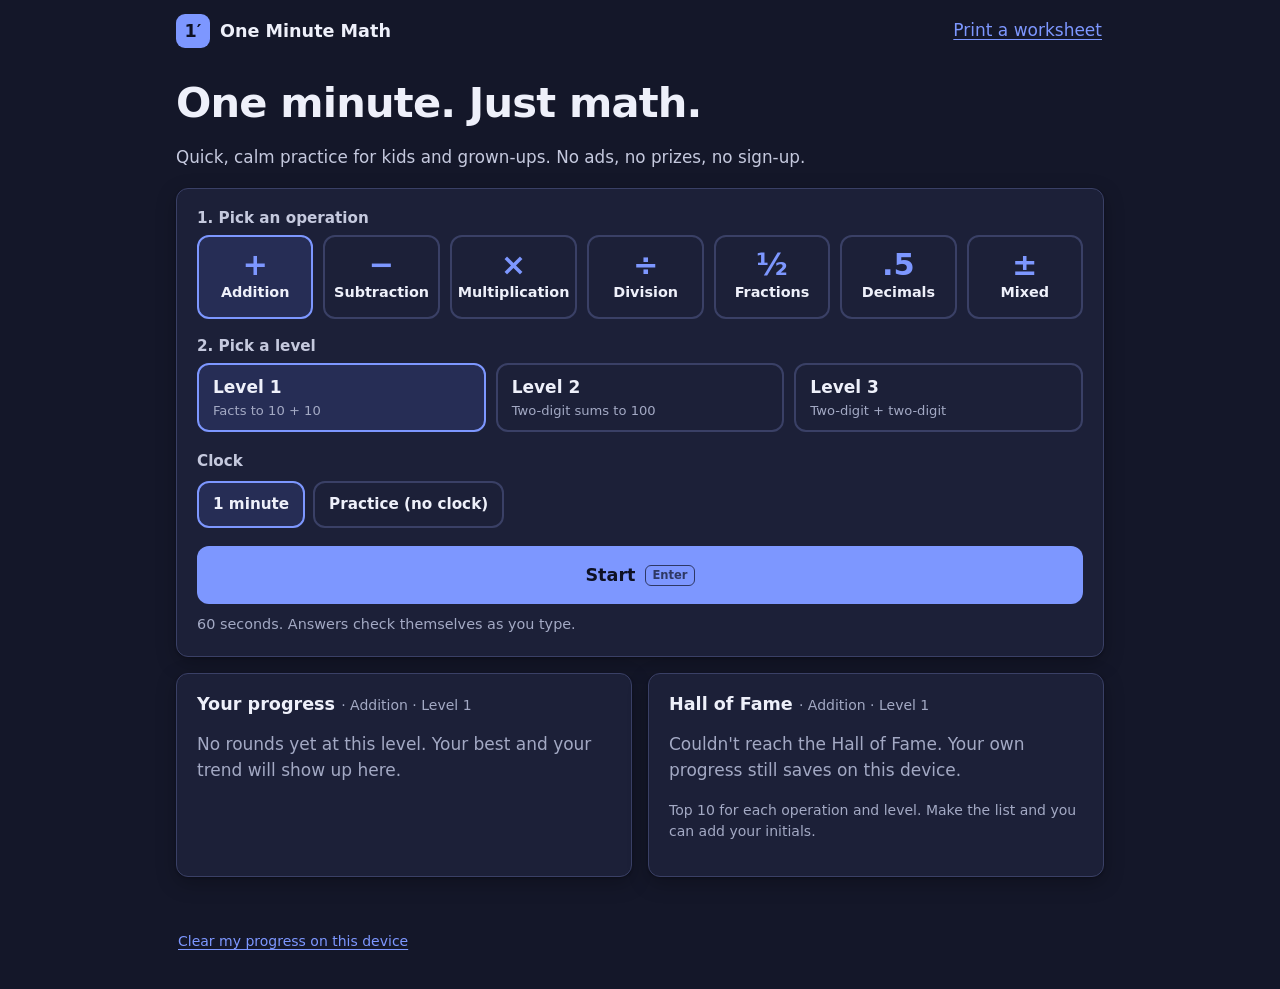
==== index.html @ c0141d7f "One Minute Math preview: Fractions and Decimals (read-only Hall of Fame)" ====
<!DOCTYPE html>
<html lang="en">
<head>
  <meta charset="utf-8">
  <meta name="robots" content="noindex">
  <meta name="viewport" content="width=device-width, initial-scale=1, viewport-fit=cover">
  <title>PREVIEW · One Minute Math</title>
  <meta name="description" content="One-minute math practice for kids and adults. Addition, subtraction, multiplication, division, fractions and decimals. No ads, no prizes, no sign-up.">
  <meta name="theme-color" content="#141729">
  <meta name="color-scheme" content="dark">
  <meta http-equiv="Content-Security-Policy" content="default-src 'self'; script-src 'self' https://gc.zgo.at; style-src 'self'; img-src 'self' data: https://oneminmath.goatcounter.com; connect-src 'self' https://*.supabase.co https://oneminmath.goatcounter.com; base-uri 'self'; form-action 'none'">
  <meta name="referrer" content="strict-origin-when-cross-origin">
  <link rel="icon" href="static/favicon.ico">
  <link rel="icon" type="image/png" sizes="32x32" href="static/favicon-32x32.png">
  <link rel="apple-touch-icon" sizes="180x180" href="static/apple-touch-icon.png">
  <link rel="manifest" href="static/site.webmanifest">
  <link rel="stylesheet" href="static/css/style.css">
</head>
<body>
  <a class="skip" href="#main">Skip to content</a>
  <header class="site-header">
    <a class="brand" href="./" aria-label="One Minute Math home"><span class="brand-mark" aria-hidden="true">1′</span> One Minute Math</a>
    <nav>
      <button type="button" class="link" id="printNav">Print a worksheet</button>
    </nav>
  </header>

  <main id="main">
    <!-- HOME -->
    <section id="home" class="view" aria-labelledby="homeTitle">
      <div class="hero">
        <h1 id="homeTitle">One minute. Just math.</h1>
        <p class="lede">Quick, calm practice for kids and grown-ups. No ads, no prizes, no sign-up.</p>
      </div>

      <div class="setup card">
        <div class="field">
          <h2 class="label" id="opLabel">1. Pick an operation</h2>
          <div class="tiles" role="group" aria-labelledby="opLabel" id="opTiles">
            <button type="button" class="tile" data-mode="add" aria-pressed="true"><span class="sym" aria-hidden="true">+</span><span>Addition</span></button>
            <button type="button" class="tile" data-mode="subtract" aria-pressed="false"><span class="sym" aria-hidden="true">−</span><span>Subtraction</span></button>
            <button type="button" class="tile" data-mode="multiply" aria-pressed="false"><span class="sym" aria-hidden="true">×</span><span>Multiplication</span></button>
            <button type="button" class="tile" data-mode="divide" aria-pressed="false"><span class="sym" aria-hidden="true">÷</span><span>Division</span></button>
            <button type="button" class="tile" data-mode="fractions" aria-pressed="false"><span class="sym" aria-hidden="true">½</span><span>Fractions</span></button>
            <button type="button" class="tile" data-mode="decimals" aria-pressed="false"><span class="sym" aria-hidden="true">.5</span><span>Decimals</span></button>
            <button type="button" class="tile" data-mode="smarty" aria-pressed="false"><span class="sym" aria-hidden="true">±</span><span>Mixed</span></button>
          </div>
        </div>

        <div class="field">
          <h2 class="label" id="lvlLabel">2. Pick a level</h2>
          <div class="levels" role="group" aria-labelledby="lvlLabel" id="lvlTiles">
            <button type="button" class="level" data-level="1" aria-pressed="true"><strong>Level 1</strong><small></small></button>
            <button type="button" class="level" data-level="2" aria-pressed="false"><strong>Level 2</strong><small></small></button>
            <button type="button" class="level" data-level="3" aria-pressed="false"><strong>Level 3</strong><small></small></button>
          </div>
        </div>

        <div class="field row">
          <div id="tableField" hidden>
            <label class="label" for="tableSelect">Focus on one table <span class="muted">(practice only)</span></label>
            <select id="tableSelect">
              <option value="">All tables in this level</option>
            </select>
          </div>
          <div>
            <span class="label" id="clockLabel">Clock</span>
            <div class="seg" role="group" aria-labelledby="clockLabel" id="clockSeg">
              <button type="button" data-clock="timed" aria-pressed="true">1 minute</button>
              <button type="button" data-clock="practice" aria-pressed="false">Practice (no clock)</button>
            </div>
          </div>
        </div>

        <button type="button" class="btn primary big" id="startBtn">Start <span class="kbd" aria-hidden="true">Enter</span></button>
        <p class="hint muted" id="setupHint"></p>
      </div>

      <div class="grid2">
        <section class="card" aria-labelledby="progTitle">
          <h2 id="progTitle">Your progress <span class="muted small" id="progMode"></span></h2>
          <div id="progress"></div>
        </section>
        <section class="card" aria-labelledby="hofTitle">
          <h2 id="hofTitle">Hall of Fame <span class="muted small" id="hofMode"></span></h2>
          <div id="hof" aria-live="polite"></div>
          <p class="muted small">Top 10 for each operation and level. Make the list and you can add your initials.</p>
        </section>
      </div>
    </section>

    <!-- PLAY -->
    <section id="play" class="view" hidden aria-label="Practice round">
      <div class="playbar">
        <button type="button" class="btn ghost" id="quitBtn" aria-label="Stop this round">✕ Stop</button>
        <div class="timer" aria-hidden="true"><div class="timer-fill" id="timerFill"></div></div>
        <span class="time" id="timeText" aria-live="off">60</span>
      </div>
      <p class="sr-only" id="timeAnnounce" aria-live="polite"></p>
      <div class="stage" id="stage">
        <div class="problem" id="problem" aria-live="assertive" aria-atomic="true">Ready?</div>
        <label class="sr-only" for="answerInput">Your answer</label>
        <input id="answerInput" class="answer" type="text" inputmode="numeric" pattern="[0-9]*" maxlength="4"
               autocomplete="off" autocorrect="off" autocapitalize="off" spellcheck="false" enterkeyhint="go">
        <div class="fracin" id="fracIn" hidden>
          <input id="numInput" class="answer" type="text" inputmode="numeric" pattern="[0-9]*" maxlength="3"
                 autocomplete="off" autocorrect="off" autocapitalize="off" spellcheck="false" enterkeyhint="next"
                 aria-label="Answer, top number (numerator)">
          <span class="fracbar" aria-hidden="true"></span>
          <input id="denInput" class="answer" type="text" inputmode="numeric" pattern="[0-9]*" maxlength="3"
                 autocomplete="off" autocorrect="off" autocapitalize="off" spellcheck="false" enterkeyhint="go"
                 aria-label="Answer, bottom number (denominator). Leave it empty for a whole number">
        </div>
        <p class="ans-hint muted" id="ansHint"></p>
        <div class="feedback" id="feedback" aria-live="polite"></div>
        <div class="tally muted" id="tally"></div>
      </div>
    </section>

    <!-- RESULTS -->
    <section id="results" class="view" hidden aria-labelledby="resTitle">
      <div class="card results">
        <div id="hofOffer" hidden class="initials-prompt" role="group" aria-labelledby="initTitle">
          <p class="arcade-title" id="initTitle">New high score!</p>
          <p class="init-sub" id="initRank">Enter your initials</p>
          <div class="initials" id="initialsBox">
            <span class="slot" aria-hidden="true"></span><span class="slot" aria-hidden="true"></span><span class="slot" aria-hidden="true"></span>
            <input id="initialsInput" type="text" maxlength="3" inputmode="text" autocapitalize="characters"
                   autocomplete="off" autocorrect="off" spellcheck="false" enterkeyhint="done"
                   aria-label="Your initials, 3 letters" aria-describedby="hofMsg">
          </div>
          <p class="init-msg" id="hofMsg" aria-live="polite"></p>
          <div class="nickrow">
            <button type="button" class="btn primary big" id="hofAdd">Save <span class="kbd" aria-hidden="true">Enter</span></button>
            <button type="button" class="btn ghost big" id="hofSkip">Skip</button>
          </div>
        </div>
        <p class="muted" id="resMode"></p>
        <h1 id="resTitle"><span class="bignum" id="resScore">0</span> <span class="resunit">correct</span></h1>
        <p id="resDetail"></p>
        <p class="vsbest" id="resBest"></p>
        <div id="resSpark"></div>
        <div id="resMissed"></div>
        <div class="actions">
          <button type="button" class="btn primary big" id="againBtn">Go again <span class="kbd" aria-hidden="true">Enter</span></button>
          <button type="button" class="btn ghost big" id="menuBtn">Change</button>
          <button type="button" class="btn ghost big" id="printMissedBtn" hidden>Print these facts</button>
        </div>
      </div>
    </section>
  </main>

  <!-- PRINTABLE WORKSHEET (only visible when printing) -->
  <section id="sheet" class="sheet" aria-hidden="true"></section>

  <footer class="site-footer">
    <p><button type="button" class="link" id="resetBtn">Clear my progress on this device</button></p>
  </footer>

  <script src="static/js/config.js"></script>
  <script src="static/js/problems.js"></script>
  <script src="static/js/store.js"></script>
  <script src="static/js/scores.js"></script>
  <script src="static/js/app.js"></script>
</body>
</html>
---- static/css/style.css ----
/* One Minute Math: calm, high-contrast, paper-like. */
:root {
  color-scheme: dark;
  --bg: #141729;
  --card: #1C2038;
  --ink: #EEF0FA;
  --ink-2: #C5C9DE;
  --muted: #A3A9C4;
  --line: #3A4066;
  --accent: #7D97FF;
  --accent-ink: #0E1124;
  --accent-soft: #262D55;
  --good: #45D1A6;
  --good-soft: #163B33;
  --miss: #FFB066;
  --miss-soft: #3D2A17;
  --radius: 12px;
  --shadow: 0 1px 2px rgba(0, 0, 0, .25), 0 6px 20px rgba(0, 0, 0, .25);
  --font: system-ui, -apple-system, "Segoe UI", Roboto, "Helvetica Neue", Arial, sans-serif;
  --num: ui-rounded, "SF Pro Rounded", system-ui, -apple-system, "Segoe UI", Roboto, sans-serif;
  --vvh: 100dvh; /* visible viewport height, updated from visualViewport when the phone keyboard opens */
}
* { box-sizing: border-box; }
[hidden] { display: none !important; }
html { -webkit-text-size-adjust: 100%; }
body { margin: 0; background: var(--bg); color: var(--ink); font: 17px/1.5 var(--font); min-height: 100vh; display: flex; flex-direction: column; }
main { flex: 1; width: 100%; max-width: 960px; margin: 0 auto; padding: 8px 16px 32px; }
h1, h2 { line-height: 1.2; margin: 0 0 .4em; }
h2 { font-size: 1.1rem; }
button { font: inherit; color: inherit; }
:focus-visible { outline: 3px solid var(--accent); outline-offset: 2px; }
.sr-only { position: absolute; width: 1px; height: 1px; overflow: hidden; clip: rect(0 0 0 0); white-space: nowrap; }
.skip { position: absolute; left: -999px; top: 8px; background: var(--card); padding: 8px 12px; border-radius: 8px; }
.skip:focus { left: 8px; z-index: 10; }
.muted { color: var(--muted); }
.small { font-size: .875rem; font-weight: 400; }

/* header / footer */
.site-header { display: flex; align-items: center; justify-content: space-between; gap: 12px; max-width: 960px; width: 100%; margin: 0 auto; padding: 14px 16px; }
.brand { display: inline-flex; align-items: center; gap: 10px; font-weight: 700; font-size: 1.1rem; color: var(--ink); text-decoration: none; }
.brand-mark { display: inline-grid; place-items: center; width: 34px; height: 34px; border-radius: 9px; background: var(--accent); color: var(--accent-ink); font-family: var(--num); font-weight: 800; }
.link { background: none; border: 0; padding: 4px 2px; color: var(--accent); text-decoration: underline; text-underline-offset: 3px; cursor: pointer; }
.site-footer { max-width: 960px; width: 100%; margin: 0 auto; padding: 12px 16px 28px; color: var(--muted); font-size: .875rem; }
.site-footer p { margin: .4em 0; }
body[data-view="play"] .site-header, body[data-view="play"] .site-footer { display: none; }

/* cards & layout */
.card { background: var(--card); border: 1px solid var(--line); border-radius: var(--radius); box-shadow: var(--shadow); padding: 20px; }
.hero { padding: 8px 0 18px; }
.hero h1 { font-size: clamp(1.8rem, 5vw, 2.6rem); letter-spacing: -.02em; }
.lede { color: var(--ink-2); margin: 0; font-size: 1.05rem; }
.grid2 { display: grid; grid-template-columns: 1fr 1fr; gap: 16px; margin-top: 16px; }
@media (max-width: 720px) { .grid2 { grid-template-columns: 1fr; } }

/* setup */
.field { margin-bottom: 18px; }
.field.row { display: flex; flex-wrap: wrap; gap: 18px 28px; align-items: flex-end; }
.label { display: block; font-size: .95rem; font-weight: 650; margin: 0 0 8px; color: var(--ink-2); }
.tiles { display: grid; grid-template-columns: repeat(7, 1fr); gap: 10px; }
@media (max-width: 860px) { .tiles { grid-template-columns: repeat(4, 1fr); } .tile[data-mode="smarty"] { grid-column: span 2; } }
@media (max-width: 640px) { .tiles { grid-template-columns: repeat(3, 1fr); } .tile[data-mode="smarty"] { grid-column: 1 / -1; min-height: 60px; flex-direction: row; gap: 10px; } }
.tile, .level, .seg button {
  background: var(--card); border: 2px solid var(--line); border-radius: var(--radius); cursor: pointer;
  transition: border-color .15s, background-color .15s;
}
.tile { display: flex; flex-direction: column; align-items: center; gap: 2px; padding: 12px 6px; font-size: .9rem; font-weight: 600; min-height: 84px; justify-content: center; }
.tile .sym { font-family: var(--num); font-size: 1.9rem; font-weight: 700; line-height: 1; color: var(--accent); }
.tile:hover, .level:hover, .seg button:hover { border-color: var(--accent); }
.tile[aria-pressed="true"], .level[aria-pressed="true"], .seg button[aria-pressed="true"] { border-color: var(--accent); background: var(--accent-soft); }
.levels { display: grid; grid-template-columns: repeat(3, 1fr); gap: 10px; }
.level { display: flex; flex-direction: column; align-items: flex-start; text-align: left; padding: 10px 14px; min-height: 64px; }
.level small { color: var(--muted); font-size: .82rem; }
.seg { display: inline-flex; gap: 8px; flex-wrap: wrap; }
.seg button { padding: 10px 14px; font-weight: 600; font-size: .95rem; }
select { font: inherit; color: var(--ink); background: var(--card); border: 2px solid var(--line); border-radius: var(--radius); padding: 9px 12px; min-width: 210px; }
.hint { margin: 10px 0 0; font-size: .9rem; }

/* buttons */
.btn { display: inline-flex; align-items: center; justify-content: center; gap: 10px; border-radius: var(--radius); border: 2px solid transparent; padding: 10px 18px; font-weight: 650; cursor: pointer; }
.btn.big { padding: 14px 26px; font-size: 1.1rem; min-height: 54px; }
.btn.small { padding: 6px 12px; font-size: .9rem; }
.btn.primary { background: var(--accent); color: var(--accent-ink); }
.btn.primary:hover { filter: brightness(1.06); }
.btn.primary:disabled { opacity: .55; cursor: default; }
.btn.ghost { background: transparent; border-color: var(--line); color: var(--ink); }
.btn.ghost:hover { border-color: var(--accent); }
#startBtn { width: 100%; }
.kbd { font-size: .72rem; font-weight: 600; border: 1px solid currentColor; opacity: .7; border-radius: 6px; padding: 1px 6px; }
@media (hover: none) { .kbd { display: none; } }

/* progress + board */
.stats { display: flex; gap: 24px; margin-bottom: 6px; }
.stats > div { display: flex; flex-direction: column; }
.statnum { font-family: var(--num); font-size: 1.8rem; font-weight: 700; line-height: 1.1; }
.spark { width: 100%; max-width: 320px; height: 64px; display: block; }
.spark polyline { fill: none; stroke: var(--accent); stroke-width: 2.5; stroke-linejoin: round; stroke-linecap: round; }
.spark circle { fill: var(--accent); }
.chip { display: inline-block; background: var(--miss-soft); color: var(--ink); border-radius: 999px; padding: 2px 10px; margin: 3px 4px 0 0; font-family: var(--num); font-weight: 600; font-size: .9rem; }
.board { list-style: none; counter-reset: r; margin: 0 0 8px; padding: 0; }
.board li { counter-increment: r; display: grid; grid-template-columns: 2em 1fr 3em; gap: 8px; align-items: baseline; padding: 6px 0; border-bottom: 1px solid var(--line); }
.board li::before { content: counter(r) "."; color: var(--muted); font-variant-numeric: tabular-nums; }
.board .pts { text-align: right; font-family: var(--num); font-weight: 700; font-variant-numeric: tabular-nums; }

/* play */
#play { max-width: 560px; margin: 0 auto; display: flex; flex-direction: column; height: calc(var(--vvh) - 16px); min-height: 260px; overflow: hidden; cursor: text; }
.playbar { display: flex; align-items: center; gap: 12px; padding-top: 8px; flex: none; }
.playbar .btn { cursor: pointer; }
.timer { flex: 1; height: 10px; border-radius: 99px; background: var(--line); overflow: hidden; }
.timer-fill { height: 100%; width: 100%; background: var(--accent); transform-origin: left; }
.low-time .timer-fill { background: var(--miss); }
.time { font-family: var(--num); font-weight: 700; min-width: 3.2em; text-align: right; font-variant-numeric: tabular-nums; }
/* problem + answer sit in the upper part so they stay visible above a phone keyboard */
.stage { flex: 1; display: flex; flex-direction: column; align-items: center; justify-content: center; gap: 10px; padding: 12px 0; min-height: 0; }
.problem { font-family: var(--num); font-size: clamp(2.4rem, min(13vw, 11vh), 4.4rem); font-weight: 750; letter-spacing: -.01em; font-variant-numeric: tabular-nums; text-align: center; line-height: 1.1; }
input.answer {
  width: 5.2ch; max-width: 80vw; font-family: var(--num); font-size: clamp(2rem, min(11vw, 9vh), 3.4rem); /* always >= 16px, so iOS never zooms */
  font-weight: 700; text-align: center; color: var(--ink); background: var(--card); caret-color: var(--accent);
  border: 2px solid var(--line); border-bottom-width: 4px; border-radius: 12px; padding: 4px 10px; font-variant-numeric: tabular-nums;
  outline: none; transition: background-color .1s, border-color .1s; -webkit-appearance: none; appearance: none;
}
input.answer:focus { border-color: var(--accent); }
input.answer.good { background: var(--good-soft); border-color: var(--good); }
input.answer.miss { background: var(--miss-soft); border-color: var(--miss); }
input.answer.wide { width: 6.2ch; }
/* stacked fractions: top number over bottom number */
.frac { display: inline-flex; flex-direction: column; align-items: center; vertical-align: middle; font-size: .62em; line-height: 1.08; margin: 0 .08em; }
.frac .fn { border-bottom: .09em solid currentColor; padding: 0 .14em .04em; }
.frac .fd { padding: .04em .14em 0; }
.chip .frac, .board .frac { font-size: .75em; }
.feedback .frac { font-size: .8em; }
.fracin { display: flex; flex-direction: column; align-items: center; gap: 6px; }
.fracin input.answer { width: 3.6ch; font-size: clamp(1.6rem, min(9vw, 6.2vh), 2.6rem); padding: 2px 8px; border-bottom-width: 3px; }
.fracbar { display: block; width: 4.6em; height: 4px; border-radius: 2px; background: var(--ink-2); }
.ans-hint { margin: 0; font-size: .85rem; text-align: center; min-height: 0; }
.ans-hint:empty { display: none; }
.feedback .fb-note { display: block; font-size: .8rem; font-weight: 600; color: var(--ink-2); }
.feedback { min-height: 1.6em; font-family: var(--num); font-size: 1.3rem; font-weight: 700; text-align: center; }
.feedback.good { color: var(--good); }
.feedback.miss { color: var(--miss); }
.tally { min-height: 1.4em; }
@media (max-height: 520px) { .stage { justify-content: flex-start; gap: 6px; padding-top: 8px; } .tally { display: none; } .fracin { gap: 3px; } .fracbar { height: 3px; } }

/* results */
.results { max-width: 560px; margin: 16px auto 0; text-align: center; }
.bignum { font-family: var(--num); font-size: clamp(4rem, 18vw, 6rem); font-weight: 800; line-height: 1; }
.resunit { font-size: 1.4rem; color: var(--ink-2); font-weight: 600; }
.vsbest { font-weight: 600; }
#resSpark .spark { margin: 0 auto; }
.actions { display: flex; flex-wrap: wrap; gap: 10px; justify-content: center; margin-top: 18px; }
.nickrow { display: flex; gap: 10px; justify-content: center; align-items: center; flex-wrap: wrap; margin: 8px 0; }

/* arcade initials prompt */
.initials-prompt { border: 2px solid var(--accent); border-radius: var(--radius); padding: 16px 12px 10px; margin: 0 0 16px; background: linear-gradient(180deg, var(--accent-soft), transparent); }
.arcade-title { margin: 0; font-family: var(--num); font-size: clamp(1.6rem, 7vw, 2.2rem); font-weight: 800; letter-spacing: .06em; text-transform: uppercase; color: var(--accent); }
.init-sub { margin: .3em 0 .8em; color: var(--ink-2); }
.initials { position: relative; display: inline-flex; gap: 12px; cursor: text; }
.initials .slot {
  width: 64px; height: 80px; display: grid; place-items: center; border-radius: 12px;
  background: var(--card); border: 2px solid var(--line); border-bottom-width: 5px;
  font: 800 2.8rem/1 ui-monospace, "SF Mono", Menlo, Consolas, monospace; color: var(--ink);
}
.initials .slot.filled { border-color: var(--ink-2); }
.initials .slot.active { border-color: var(--accent); box-shadow: 0 0 0 3px var(--accent-soft); }
.initials .slot.active:empty::after { content: ""; width: 26px; height: 4px; border-radius: 2px; background: var(--accent); margin-top: 38px; animation: blink 1s steps(1) infinite; }
/* the real input sits on top, invisible, so taps open the phone keyboard; 16px+ font stops iOS zoom */
.initials input { position: absolute; inset: 0; width: 100%; height: 100%; opacity: 0; font-size: 24px; border: 0; padding: 0; color: transparent; background: transparent; caret-color: transparent; cursor: text; }
.initials:focus-within .slot.active { outline: none; }
.init-msg { min-height: 1.5em; margin: .6em 0 .2em; font-weight: 600; }
.init-msg.ok { color: var(--good); }
.init-msg.warn { color: var(--miss); }
.initials-text { font-family: ui-monospace, "SF Mono", Menlo, Consolas, monospace; font-weight: 800; letter-spacing: .12em; }
@keyframes blink { 50% { opacity: 0; } }

/* printable worksheet */
.sheet { display: none; }
@media print {
  :root { color-scheme: light; }
  body > *:not(.sheet) { display: none !important; }
  body { background: #fff !important; color: #000 !important; display: block; }
  .sheet { display: block; }
  .sheet, .sheet * { color: #000 !important; background: transparent !important; }
  .page { page-break-after: always; break-after: page; padding: 0 4mm; }
  .page:last-child { page-break-after: auto; break-after: auto; }
  .sheet-head h1 { font-size: 16pt; margin: 0 0 2mm; }
  .sheet-head p { margin: 0 0 4mm; font-size: 11pt; }
  .sheet-grid { columns: 4; column-gap: 8mm; margin: 0; padding-left: 7mm; font: 600 12.5pt/1 var(--num); }
  .sheet-grid li { break-inside: avoid; padding: 2.4mm 0; }
  .sheet-grid .blank { display: inline-block; min-width: 14mm; border-bottom: 1px solid #000; }
  .sheet-grid.fracs { columns: 3; font-size: 14pt; }
  .sheet-grid.fracs li { padding: 3.2mm 0; }
  .sheet-grid.fracs .blank { min-width: 16mm; vertical-align: middle; }
  .sheet-grid .frac { font-size: .8em; }
  .sheet-grid .frac .fn { border-bottom-color: #000 !important; }
  .sheet-note { font-size: 10pt; margin: -2mm 0 4mm !important; }
  .sheet-foot { font-size: 9pt; color: #555; margin-top: 4mm; }
}
@media (prefers-reduced-motion: reduce) { * { transition: none !important; animation: none !important; } }
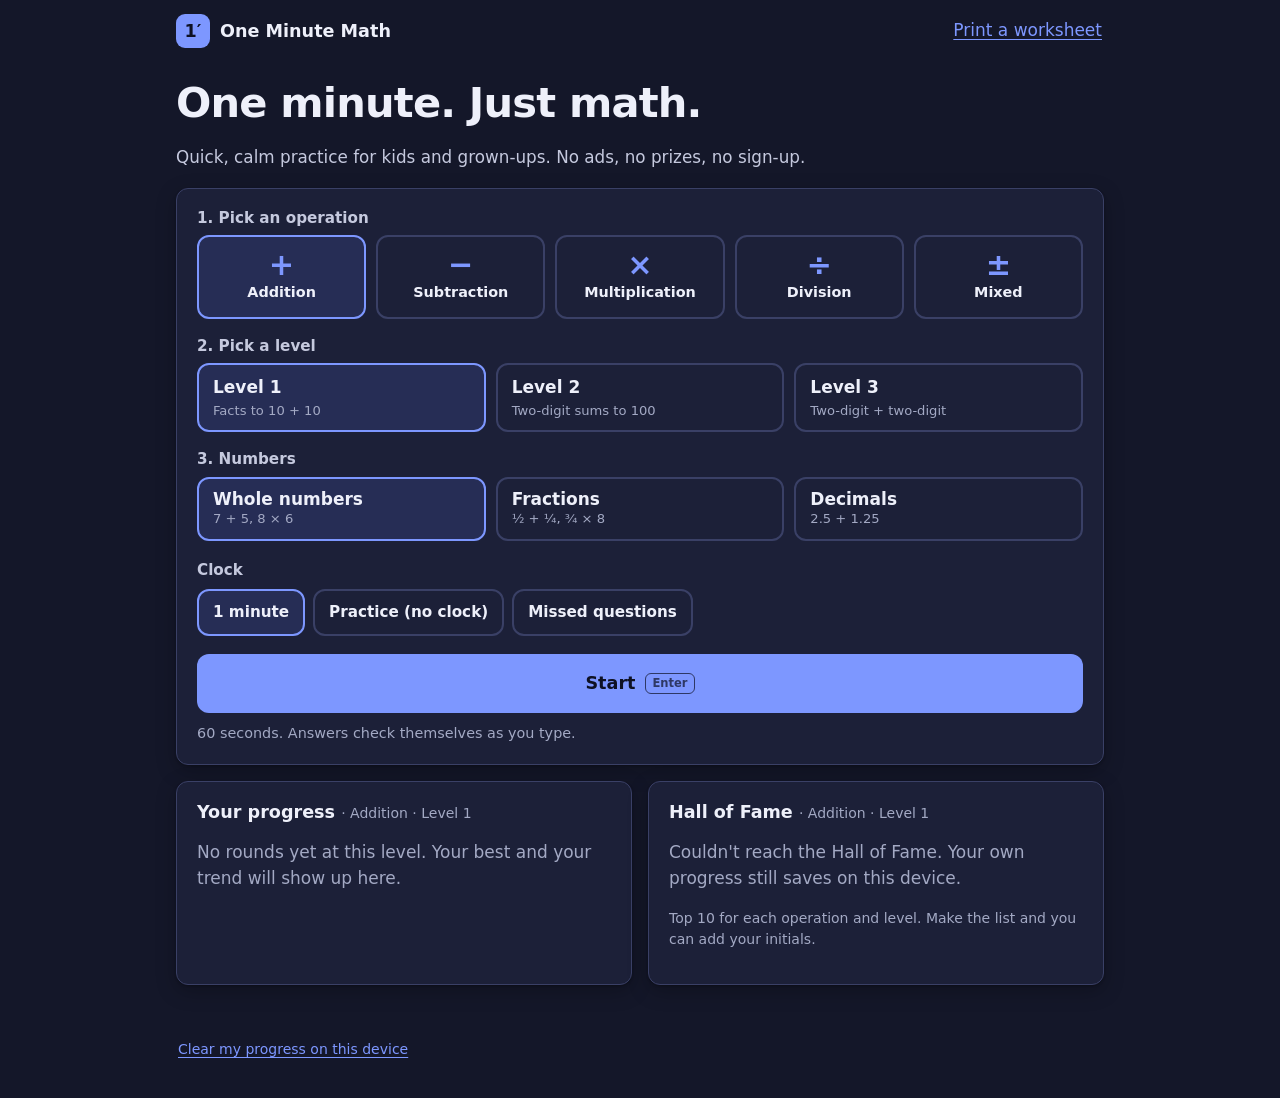
==== commit 9e424aaa: "Preview: Numbers section (whole/fractions/decimals) + Missed questions rounds" ====
--- a/index.html
+++ b/index.html
@@ -41,8 +41,6 @@
             <button type="button" class="tile" data-mode="subtract" aria-pressed="false"><span class="sym" aria-hidden="true">−</span><span>Subtraction</span></button>
             <button type="button" class="tile" data-mode="multiply" aria-pressed="false"><span class="sym" aria-hidden="true">×</span><span>Multiplication</span></button>
             <button type="button" class="tile" data-mode="divide" aria-pressed="false"><span class="sym" aria-hidden="true">÷</span><span>Division</span></button>
-            <button type="button" class="tile" data-mode="fractions" aria-pressed="false"><span class="sym" aria-hidden="true">½</span><span>Fractions</span></button>
-            <button type="button" class="tile" data-mode="decimals" aria-pressed="false"><span class="sym" aria-hidden="true">.5</span><span>Decimals</span></button>
             <button type="button" class="tile" data-mode="smarty" aria-pressed="false"><span class="sym" aria-hidden="true">±</span><span>Mixed</span></button>
           </div>
         </div>
@@ -53,6 +51,15 @@
             <button type="button" class="level" data-level="1" aria-pressed="true"><strong>Level 1</strong><small></small></button>
             <button type="button" class="level" data-level="2" aria-pressed="false"><strong>Level 2</strong><small></small></button>
             <button type="button" class="level" data-level="3" aria-pressed="false"><strong>Level 3</strong><small></small></button>
+          </div>
+        </div>
+
+        <div class="field">
+          <h2 class="label" id="numLabel">3. Numbers</h2>
+          <div class="levels nums" role="group" aria-labelledby="numLabel" id="numSeg">
+            <button type="button" class="level" data-numbers="whole" aria-pressed="true"><strong>Whole numbers</strong><small>7 + 5, 8 × 6</small></button>
+            <button type="button" class="level" data-numbers="frac" aria-pressed="false"><strong>Fractions</strong><small>½ + ¼, ¾ × 8</small></button>
+            <button type="button" class="level" data-numbers="dec" aria-pressed="false"><strong>Decimals</strong><small>2.5 + 1.25</small></button>
           </div>
         </div>
 
@@ -68,6 +75,14 @@
             <div class="seg" role="group" aria-labelledby="clockLabel" id="clockSeg">
               <button type="button" data-clock="timed" aria-pressed="true">1 minute</button>
               <button type="button" data-clock="practice" aria-pressed="false">Practice (no clock)</button>
+              <button type="button" data-clock="missed" aria-pressed="false">Missed questions</button>
+            </div>
+          </div>
+          <div id="missedField" hidden>
+            <span class="label" id="scopeLabel">Which misses</span>
+            <div class="seg" role="group" aria-labelledby="scopeLabel" id="scopeSeg">
+              <button type="button" data-scope="here" aria-pressed="true">Just this choice</button>
+              <button type="button" data-scope="all" aria-pressed="false">All my misses</button>
             </div>
           </div>
         </div>
@@ -144,6 +159,7 @@
         <div class="actions">
           <button type="button" class="btn primary big" id="againBtn">Go again <span class="kbd" aria-hidden="true">Enter</span></button>
           <button type="button" class="btn ghost big" id="menuBtn">Change</button>
+          <button type="button" class="btn ghost big" id="redoBtn" hidden>Redo my misses</button>
           <button type="button" class="btn ghost big" id="printMissedBtn" hidden>Print these facts</button>
         </div>
       </div>
--- a/static/css/style.css
+++ b/static/css/style.css
@@ -56,9 +56,8 @@
 .field { margin-bottom: 18px; }
 .field.row { display: flex; flex-wrap: wrap; gap: 18px 28px; align-items: flex-end; }
 .label { display: block; font-size: .95rem; font-weight: 650; margin: 0 0 8px; color: var(--ink-2); }
-.tiles { display: grid; grid-template-columns: repeat(7, 1fr); gap: 10px; }
-@media (max-width: 860px) { .tiles { grid-template-columns: repeat(4, 1fr); } .tile[data-mode="smarty"] { grid-column: span 2; } }
-@media (max-width: 640px) { .tiles { grid-template-columns: repeat(3, 1fr); } .tile[data-mode="smarty"] { grid-column: 1 / -1; min-height: 60px; flex-direction: row; gap: 10px; } }
+.tiles { display: grid; grid-template-columns: repeat(5, 1fr); gap: 10px; }
+@media (max-width: 640px) { .tiles { grid-template-columns: repeat(3, 1fr); } }
 .tile, .level, .seg button {
   background: var(--card); border: 2px solid var(--line); border-radius: var(--radius); cursor: pointer;
   transition: border-color .15s, background-color .15s;
@@ -70,10 +69,12 @@
 .levels { display: grid; grid-template-columns: repeat(3, 1fr); gap: 10px; }
 .level { display: flex; flex-direction: column; align-items: flex-start; text-align: left; padding: 10px 14px; min-height: 64px; }
 .level small { color: var(--muted); font-size: .82rem; }
+.nums .level strong { line-height: 1.2; }
 .seg { display: inline-flex; gap: 8px; flex-wrap: wrap; }
 .seg button { padding: 10px 14px; font-weight: 600; font-size: .95rem; }
 select { font: inherit; color: var(--ink); background: var(--card); border: 2px solid var(--line); border-radius: var(--radius); padding: 9px 12px; min-width: 210px; }
 .hint { margin: 10px 0 0; font-size: .9rem; }
+.hint.notice { color: var(--ink); background: var(--accent-soft); border-radius: 8px; padding: 8px 12px; font-weight: 600; }
 
 /* buttons */
 .btn { display: inline-flex; align-items: center; justify-content: center; gap: 10px; border-radius: var(--radius); border: 2px solid transparent; padding: 10px 18px; font-weight: 650; cursor: pointer; }
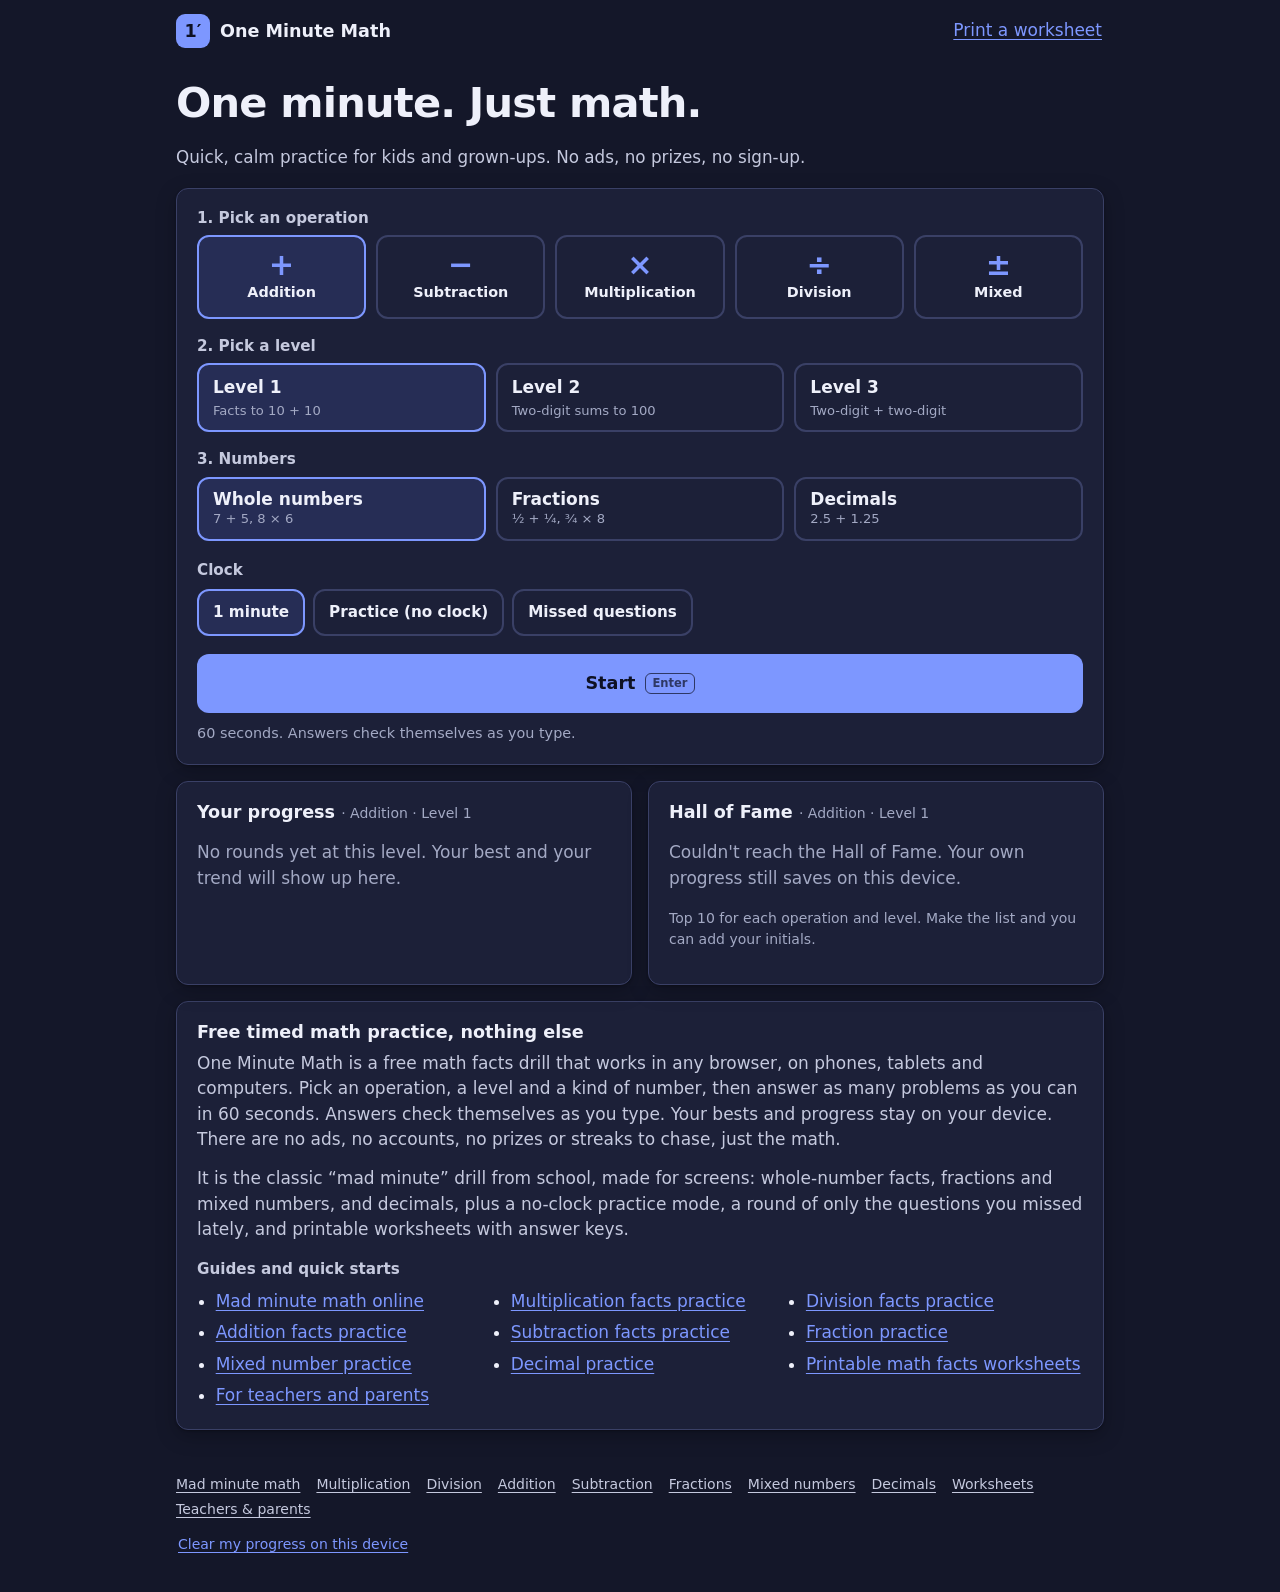
==== commit d3dcf196: "Preview: SEO guide pages, share image, URL presets" ====
--- a/index.html
+++ b/index.html
@@ -4,8 +4,22 @@
   <meta charset="utf-8">
   <meta name="robots" content="noindex">
   <meta name="viewport" content="width=device-width, initial-scale=1, viewport-fit=cover">
-  <title>PREVIEW · One Minute Math</title>
-  <meta name="description" content="One-minute math practice for kids and adults. Addition, subtraction, multiplication, division, fractions and decimals. No ads, no prizes, no sign-up.">
+  <title>PREVIEW · One Minute Math: Free Timed Math Facts Practice, No Ads</title>
+  <meta name="description" content="Free one-minute math drills for kids and adults: math facts, times tables, fractions, mixed numbers and decimals. Printable worksheets. No ads, no sign-up.">
+  <link rel="canonical" href="https://oneminmath.com/">
+  <meta property="og:type" content="website">
+  <meta property="og:site_name" content="One Minute Math">
+  <meta property="og:title" content="One Minute Math: free one-minute math practice">
+  <meta property="og:description" content="Timed math facts, fractions and decimals in one-minute rounds. Free, no ads, no sign-up.">
+  <meta property="og:url" content="https://oneminmath.com/">
+  <meta property="og:image" content="https://oneminmath.com/static/og-image.png">
+  <meta property="og:image:width" content="1200">
+  <meta property="og:image:height" content="630">
+  <meta property="og:image:alt" content="One Minute Math: free one-minute math practice. No ads, no sign-up, no prizes.">
+  <meta name="twitter:card" content="summary_large_image">
+  <meta name="twitter:title" content="One Minute Math: free one-minute math practice">
+  <meta name="twitter:description" content="Timed math facts, fractions and decimals in one-minute rounds. Free, no ads, no sign-up.">
+  <meta name="twitter:image" content="https://oneminmath.com/static/og-image.png">
   <meta name="theme-color" content="#141729">
   <meta name="color-scheme" content="dark">
   <meta http-equiv="Content-Security-Policy" content="default-src 'self'; script-src 'self' https://gc.zgo.at; style-src 'self'; img-src 'self' data: https://oneminmath.goatcounter.com; connect-src 'self' https://*.supabase.co https://oneminmath.goatcounter.com; base-uri 'self'; form-action 'none'">
@@ -14,6 +28,31 @@
   <link rel="icon" type="image/png" sizes="32x32" href="static/favicon-32x32.png">
   <link rel="apple-touch-icon" sizes="180x180" href="static/apple-touch-icon.png">
   <link rel="manifest" href="static/site.webmanifest">
+  <script type="application/ld+json">
+  {
+    "@context": "https://schema.org",
+    "@type": ["WebApplication", "LearningResource"],
+    "name": "One Minute Math",
+    "alternateName": "Mad Minute Math",
+    "url": "https://oneminmath.com/",
+    "description": "Free one-minute timed math practice: addition, subtraction, multiplication and division facts, fractions, mixed numbers and decimals, with printable worksheets. No ads and no sign-up.",
+    "applicationCategory": "EducationalApplication",
+    "operatingSystem": "Any (runs in a web browser)",
+    "browserRequirements": "Requires JavaScript",
+    "inLanguage": "en",
+    "isAccessibleForFree": true,
+    "offers": { "@type": "Offer", "price": "0", "priceCurrency": "USD" },
+    "image": "https://oneminmath.com/static/og-image.png",
+    "learningResourceType": ["Practice", "Drill", "Worksheet"],
+    "educationalLevel": ["Grade 1", "Grade 2", "Grade 3", "Grade 4", "Grade 5", "Grade 6", "Grade 7", "Adult"],
+    "teaches": ["Addition facts", "Subtraction facts", "Multiplication facts", "Division facts", "Fractions", "Mixed numbers", "Decimals"],
+    "audience": [
+      { "@type": "EducationalAudience", "educationalRole": "student" },
+      { "@type": "EducationalAudience", "educationalRole": "teacher" },
+      { "@type": "EducationalAudience", "educationalRole": "parent" }
+    ]
+  }
+  </script>
   <link rel="stylesheet" href="static/css/style.css">
 </head>
 <body>
@@ -102,6 +141,25 @@
           <p class="muted small">Top 10 for each operation and level. Make the list and you can add your initials.</p>
         </section>
       </div>
+
+      <section class="about card" aria-labelledby="aboutTitle">
+        <h2 id="aboutTitle">Free timed math practice, nothing else</h2>
+        <p>One Minute Math is a free math facts drill that works in any browser, on phones, tablets and computers. Pick an operation, a level and a kind of number, then answer as many problems as you can in 60 seconds. Answers check themselves as you type. Your bests and progress stay on your device. There are no ads, no accounts, no prizes or streaks to chase, just the math.</p>
+        <p>It is the classic &ldquo;mad minute&rdquo; drill from school, made for screens: whole-number facts, fractions and mixed numbers, and decimals, plus a no-clock practice mode, a round of only the questions you missed lately, and printable worksheets with answer keys.</p>
+        <h3 class="label">Guides and quick starts</h3>
+        <ul class="guide-links">
+          <li><a href="mad-minute-math/">Mad minute math online</a></li>
+          <li><a href="multiplication-facts/">Multiplication facts practice</a></li>
+          <li><a href="division-facts/">Division facts practice</a></li>
+          <li><a href="addition-facts/">Addition facts practice</a></li>
+          <li><a href="subtraction-facts/">Subtraction facts practice</a></li>
+          <li><a href="fraction-practice/">Fraction practice</a></li>
+          <li><a href="mixed-numbers/">Mixed number practice</a></li>
+          <li><a href="decimal-practice/">Decimal practice</a></li>
+          <li><a href="printable-math-worksheets/">Printable math facts worksheets</a></li>
+          <li><a href="for-teachers-and-parents/">For teachers and parents</a></li>
+        </ul>
+      </section>
     </section>
 
     <!-- PLAY -->
@@ -118,13 +176,18 @@
         <input id="answerInput" class="answer" type="text" inputmode="numeric" pattern="[0-9]*" maxlength="4"
                autocomplete="off" autocorrect="off" autocapitalize="off" spellcheck="false" enterkeyhint="go">
         <div class="fracin" id="fracIn" hidden>
-          <input id="numInput" class="answer" type="text" inputmode="numeric" pattern="[0-9]*" maxlength="3"
+          <input id="wholeInput" class="answer whole" type="text" inputmode="numeric" pattern="[0-9]*" maxlength="3" hidden
+                 autocomplete="off" autocorrect="off" autocapitalize="off" spellcheck="false" enterkeyhint="next"
+                 aria-label="Answer, whole number part. Leave it empty if there is none">
+          <div class="fracstack">
+          <input id="numInput" class="answer" type="text" inputmode="numeric" pattern="[0-9]*" maxlength="4"
                  autocomplete="off" autocorrect="off" autocapitalize="off" spellcheck="false" enterkeyhint="next"
                  aria-label="Answer, top number (numerator)">
           <span class="fracbar" aria-hidden="true"></span>
           <input id="denInput" class="answer" type="text" inputmode="numeric" pattern="[0-9]*" maxlength="3"
                  autocomplete="off" autocorrect="off" autocapitalize="off" spellcheck="false" enterkeyhint="go"
                  aria-label="Answer, bottom number (denominator). Leave it empty for a whole number">
+        </div>
         </div>
         <p class="ans-hint muted" id="ansHint"></p>
         <div class="feedback" id="feedback" aria-live="polite"></div>
@@ -170,6 +233,18 @@
   <section id="sheet" class="sheet" aria-hidden="true"></section>
 
   <footer class="site-footer">
+    <nav class="footnav" aria-label="Guides">
+      <a href="mad-minute-math/">Mad minute math</a>
+      <a href="multiplication-facts/">Multiplication</a>
+      <a href="division-facts/">Division</a>
+      <a href="addition-facts/">Addition</a>
+      <a href="subtraction-facts/">Subtraction</a>
+      <a href="fraction-practice/">Fractions</a>
+      <a href="mixed-numbers/">Mixed numbers</a>
+      <a href="decimal-practice/">Decimals</a>
+      <a href="printable-math-worksheets/">Worksheets</a>
+      <a href="for-teachers-and-parents/">Teachers &amp; parents</a>
+    </nav>
     <p><button type="button" class="link" id="resetBtn">Clear my progress on this device</button></p>
   </footer>
 
--- a/static/css/style.css
+++ b/static/css/style.css
@@ -129,7 +129,13 @@
 .frac .fd { padding: .04em .14em 0; }
 .chip .frac, .board .frac { font-size: .75em; }
 .feedback .frac { font-size: .8em; }
-.fracin { display: flex; flex-direction: column; align-items: center; gap: 6px; }
+.fracin { display: flex; flex-direction: row; align-items: center; justify-content: center; gap: 10px; }
+.fracstack { display: flex; flex-direction: column; align-items: center; gap: 6px; }
+.fracin input.answer.whole { width: 3.4ch; font-size: clamp(2rem, min(11vw, 8vh), 3.2rem); padding: 4px 6px; }
+/* mixed numbers in problems, answers and worksheets: whole part right next to its fraction */
+.mixed { white-space: nowrap; }
+.swap { opacity: 0; }
+.mixed .frac { margin-left: .06em; }
 .fracin input.answer { width: 3.6ch; font-size: clamp(1.6rem, min(9vw, 6.2vh), 2.6rem); padding: 2px 8px; border-bottom-width: 3px; }
 .fracbar { display: block; width: 4.6em; height: 4px; border-radius: 2px; background: var(--ink-2); }
 .ans-hint { margin: 0; font-size: .85rem; text-align: center; min-height: 0; }
@@ -139,7 +145,7 @@
 .feedback.good { color: var(--good); }
 .feedback.miss { color: var(--miss); }
 .tally { min-height: 1.4em; }
-@media (max-height: 520px) { .stage { justify-content: flex-start; gap: 6px; padding-top: 8px; } .tally { display: none; } .fracin { gap: 3px; } .fracbar { height: 3px; } }
+@media (max-height: 520px) { .stage { justify-content: flex-start; gap: 6px; padding-top: 8px; } .tally { display: none; } .fracin { gap: 8px; } .fracstack { gap: 3px; } .fracbar { height: 3px; } }
 
 /* results */
 .results { max-width: 560px; margin: 16px auto 0; text-align: center; }
@@ -196,3 +202,47 @@
   .sheet-foot { font-size: 9pt; color: #555; margin-top: 4mm; }
 }
 @media (prefers-reduced-motion: reduce) { * { transition: none !important; animation: none !important; } }
+/* small phones: keep the setup cards inside the screen (no sideways scroll or zoom-out) */
+.tiles, .levels { grid-template-columns: repeat(3, minmax(0, 1fr)); }
+@media (min-width: 641px) { .tiles { grid-template-columns: repeat(5, minmax(0, 1fr)); } }
+.tile, .level { min-width: 0; }
+@media (max-width: 400px) {
+  .tile { font-size: .8rem; padding: 10px 4px; }
+  .level { padding: 9px 9px; }
+  .level strong { font-size: .95rem; }
+  .level small { font-size: .75rem; }
+}
+@media (max-width: 360px) {
+  .tile { font-size: .7rem; padding: 10px 2px; }
+  .level { padding: 8px 7px; }
+  .level strong { font-size: .85rem; }
+}
+
+/* home: about block, guide pages, footer nav */
+.about { margin-top: 16px; }
+.about p { color: var(--ink-2); margin: 0 0 .8em; }
+.about h3 { margin-top: 1em; }
+.guide-links { display: grid; grid-template-columns: repeat(auto-fill, minmax(220px, 1fr)); gap: 6px 18px; margin: 0; padding-left: 1.1em; }
+a { color: var(--accent); text-underline-offset: 3px; }
+.footnav { display: flex; flex-wrap: wrap; gap: 4px 16px; margin: 0 0 10px; }
+.footnav a { color: var(--ink-2); }
+.guide { max-width: 760px; }
+.guide h1 { font-size: clamp(1.7rem, 5vw, 2.4rem); letter-spacing: -.02em; margin-top: .3em; }
+.guide h2 { font-size: 1.25rem; margin-top: 1.6em; }
+.guide p, .guide li { color: var(--ink-2); }
+.guide li { margin: .25em 0; }
+.guide strong { color: var(--ink); }
+.crumbs { font-size: .9rem; color: var(--muted); margin: 0; }
+.crumbs a { color: var(--muted); }
+.cta { display: flex; flex-wrap: wrap; gap: 10px; margin: 18px 0 6px; }
+a.btn { text-decoration: none; }
+.quick { display: grid; grid-template-columns: repeat(auto-fill, minmax(150px, 1fr)); gap: 10px; margin: 12px 0; padding: 0; list-style: none; }
+.quick a { display: block; padding: 10px 12px; border: 2px solid var(--line); border-radius: var(--radius); background: var(--card); color: var(--ink); text-decoration: none; font-weight: 600; }
+.quick a:hover { border-color: var(--accent); }
+.quick small { display: block; color: var(--muted); font-weight: 400; font-size: .82rem; }
+.tablewrap { overflow-x: auto; max-width: 100%; }
+.facts { border-collapse: collapse; font: 600 .85rem/1 var(--num); margin: 8px 0; }
+.facts th, .facts td { border: 1px solid var(--line); padding: 5px 4px; text-align: center; min-width: 1.9em; }
+.facts th { background: var(--accent-soft); color: var(--ink); }
+.facts td { color: var(--ink-2); }
+.example { font: 700 1.15rem/1.4 var(--num); color: var(--ink); }
